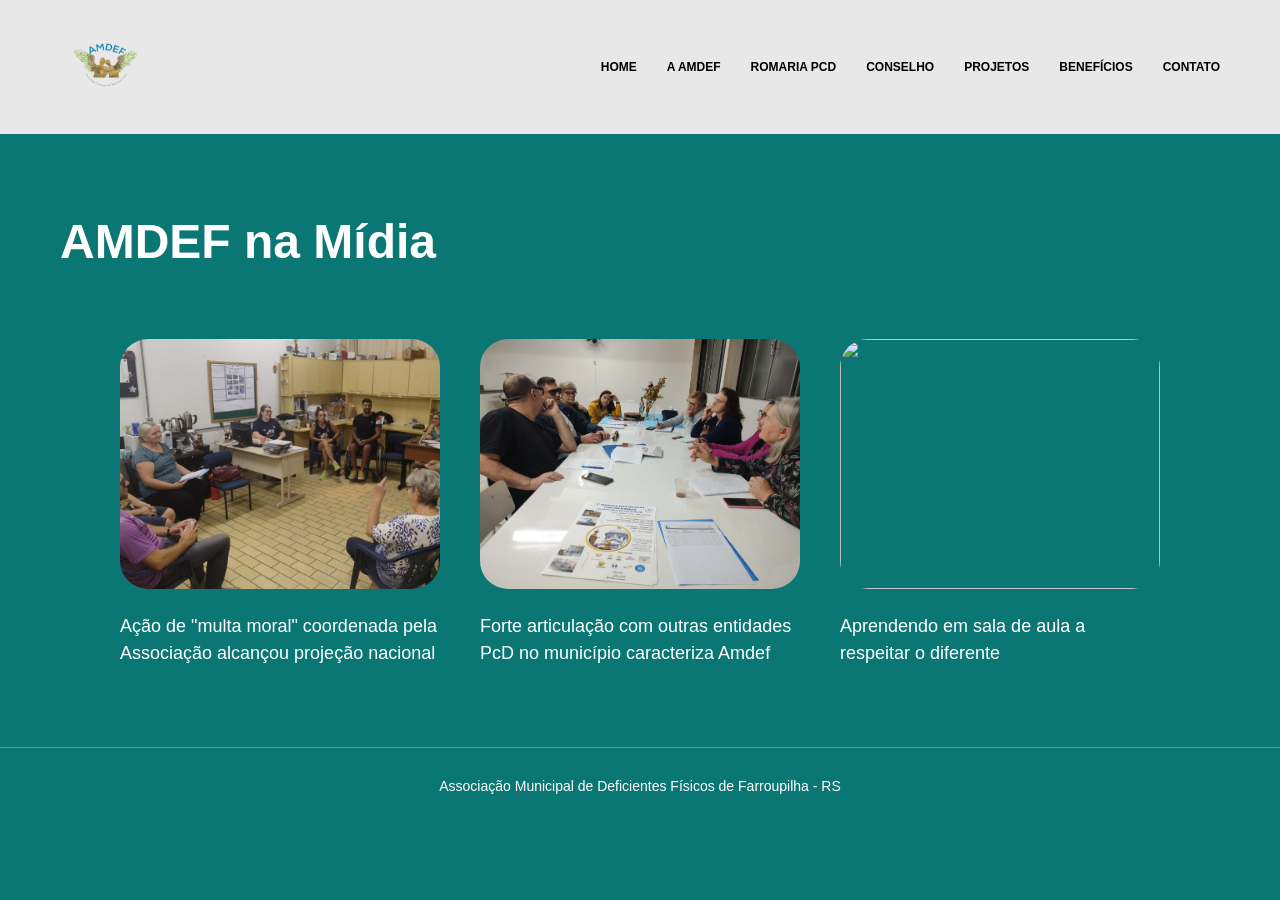
==== index.html @ 44083142 "Estrutura inicial site" ====
<!DOCTYPE html>
<html lang="pt-br">

<head>
    <meta charset="UTF-8">
    <meta name="viewport" content="width=device-width, initial-scale=1.0">

    <title>AMDEF</title>

    <link rel="stylesheet" href="css/style.css">
</head>

<body>

    <header>

        <div class="logo">
            <img src="img/logo.png" alt="Logo AMDEF">
        </div>

        <nav>
            <a href="index.html">HOME</a>

            <a href="pages/pag1.html">
                A AMDEF
            </a>

            <a href="pages/pag2.html">
                ROMARIA PCD
            </a>

            <a href="pages/pag3.html">
                CONSELHO
            </a>

            <a href="pages/pag4.html">
                PROJETOS
            </a>

            <a href="pages/pag5.html">
                BENEFÍCIOS
            </a>

            <a href="pages/contact.html">
                CONTATO
            </a>
        </nav>

    </header>

    <section class="hero">

        <h1>AMDEF na Mídia</h1>

    </section>

    <section class="cards">

        <div class="card">

            <img src="img/noticia1.jpg">

            <p>
                Ação de "multa moral" coordenada pela Associação alcançou projeção nacional
            </p>

        </div>

        <div class="card">

            <img src="img/noticia2.jpg">

            <p>
                Forte articulação com outras entidades PcD no município caracteriza Amdef
            </p>

        </div>

        <div class="card">

            <img src="img/noticia3.jpg">

            <p>
                Aprendendo em sala de aula a respeitar o diferente
            </p>

        </div>

    </section>

    <footer>
        Associação Municipal de Deficientes Físicos de Farroupilha - RS
    </footer>

    <script src="js/script.js"></script>

</body>

</html>
---- css/style.css ----
*{
    margin:0;
    padding:0;
    box-sizing:border-box;
}

body{
    font-family: Arial, sans-serif;
    background:#0b7775;
    color:white;
}

/* HEADER */

header{
    background:#e8e8e8;

    display:flex;
    justify-content:space-between;
    align-items:center;

    padding:20px 60px;

    position:sticky;
    top:0;

    z-index:1000;
}

.logo img{
    width:90px;
}

nav{
    display:flex;
    gap:30px;
}

nav a{
    text-decoration:none;
    color:black;
    font-size:12px;
    font-weight:bold;

    transition:0.3s;
}

nav a:hover{
    color:#0b7775;
}

/* HERO */

.hero{
    padding:80px 60px 30px;
}

.hero h1{
    font-size:48px;
}

/* CARDS */

.cards{
    display:flex;
    justify-content:center;
    gap:40px;

    flex-wrap:wrap;

    padding:40px 40px 80px;
}

.card{
    width:320px;
}

.card img{
    width:100%;
    height:250px;

    object-fit:cover;

    border-radius:28px;

    transition:0.3s;
}

.card img:hover{
    transform:scale(1.03);
}

.card p{
    margin-top:20px;

    font-size:18px;
    line-height:1.5;
}

/* CONTENT */

.content{
    padding:70px 60px;
}

.content h1{
    font-size:46px;
    margin-bottom:40px;
}

.content p{
    font-size:20px;
    line-height:1.8;

    margin-bottom:30px;
}

/* IMAGE GRID */

.image-grid{
    display:flex;
    gap:30px;

    justify-content:center;
    flex-wrap:wrap;

    margin-top:40px;
}

.image-grid img{
    width:400px;
    border-radius:25px;
}

/* FORM */

form{
    max-width:700px;
    margin:auto;

    display:flex;
    flex-direction:column;
    gap:20px;
}

input,
textarea{
    padding:18px;

    border:none;
    border-radius:12px;

    font-size:16px;
}

button{
    padding:18px;

    border:none;
    border-radius:12px;

    background:white;
    color:#0b7775;

    font-size:16px;
    font-weight:bold;

    cursor:pointer;

    transition:0.3s;
}

button:hover{
    opacity:0.8;
}

/* FOOTER */

footer{
    border-top:1px solid rgba(255,255,255,0.3);

    text-align:center;

    padding:30px;

    font-size:14px;
}

/* RESPONSIVO */

@media(max-width:900px){

    header{
        flex-direction:column;
        gap:20px;
    }

    nav{
        flex-wrap:wrap;
        justify-content:center;
    }

    .hero,
    .content{
        padding:40px 25px;
    }

    .hero h1,
    .content h1{
        font-size:32px;
    }

    .content p{
        font-size:17px;
    }

    .card{
        width:100%;
    }

    .image-grid img{
        width:100%;
    }
}
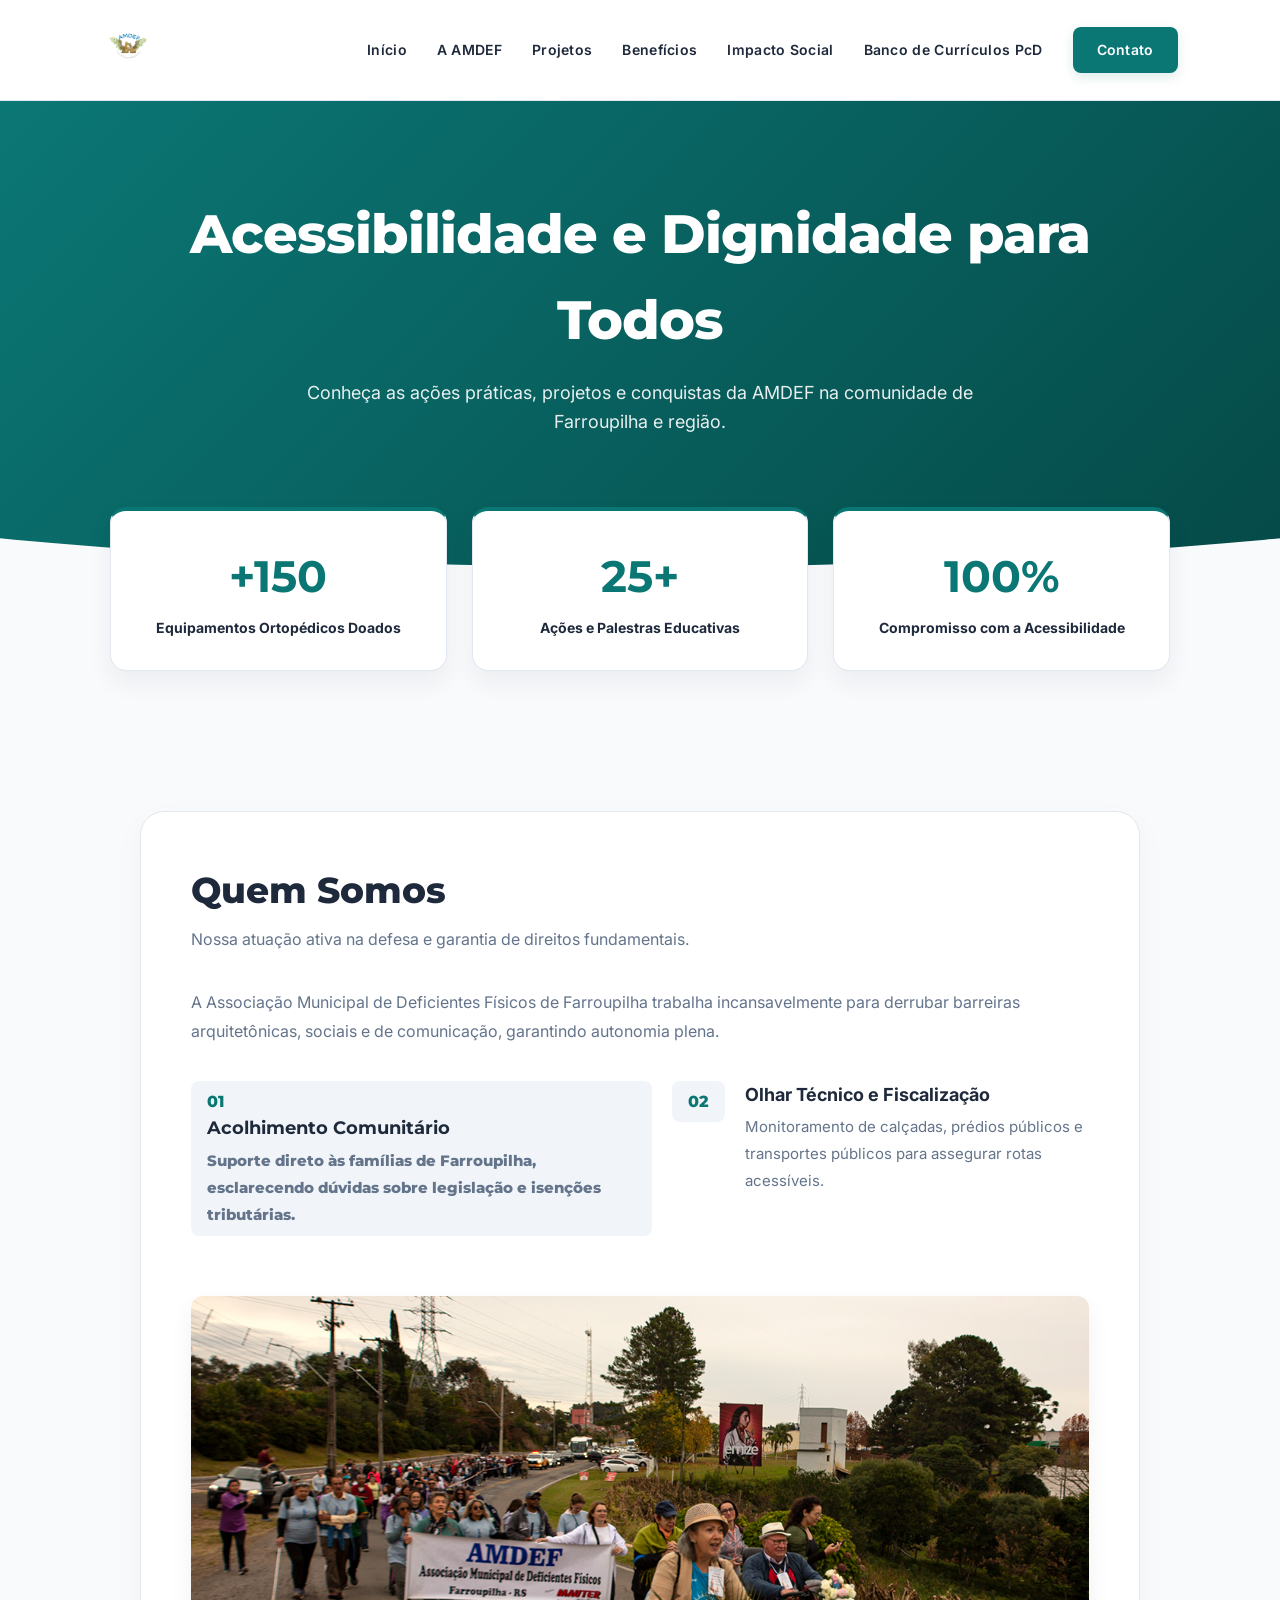
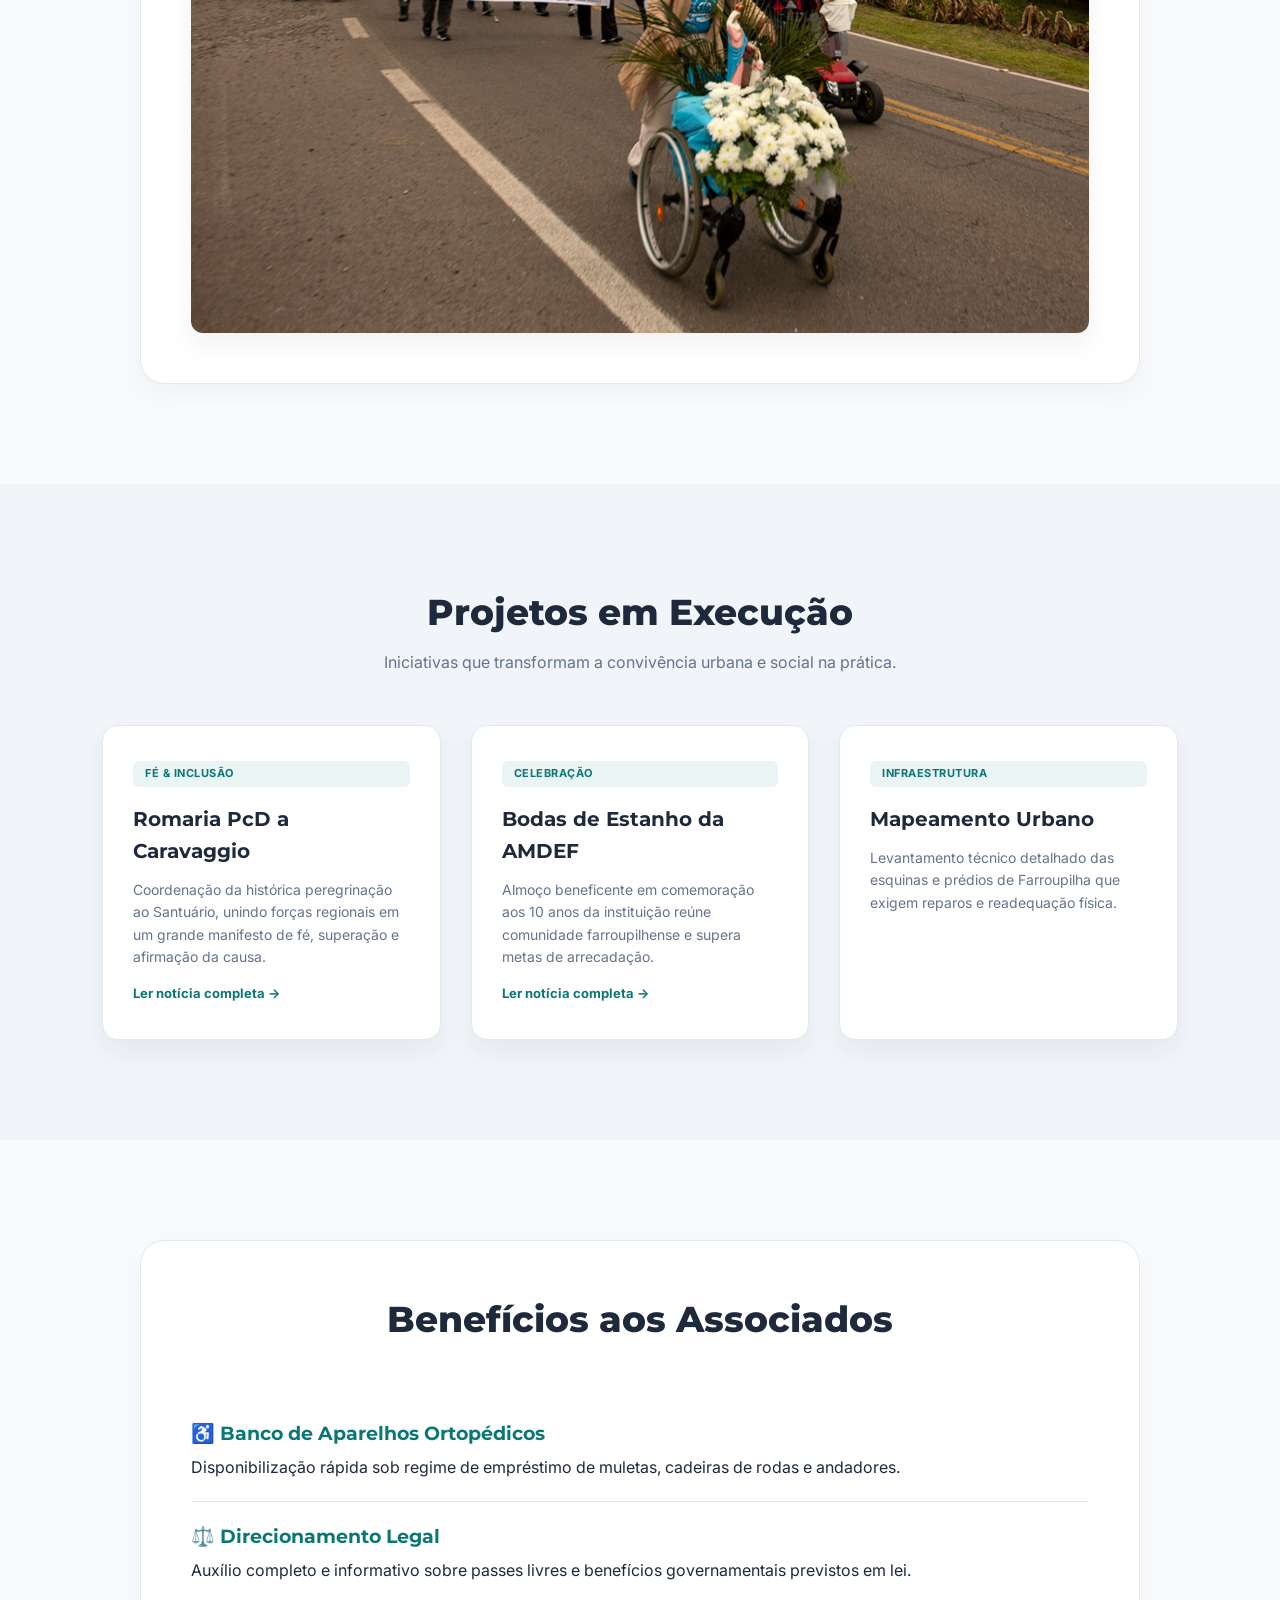
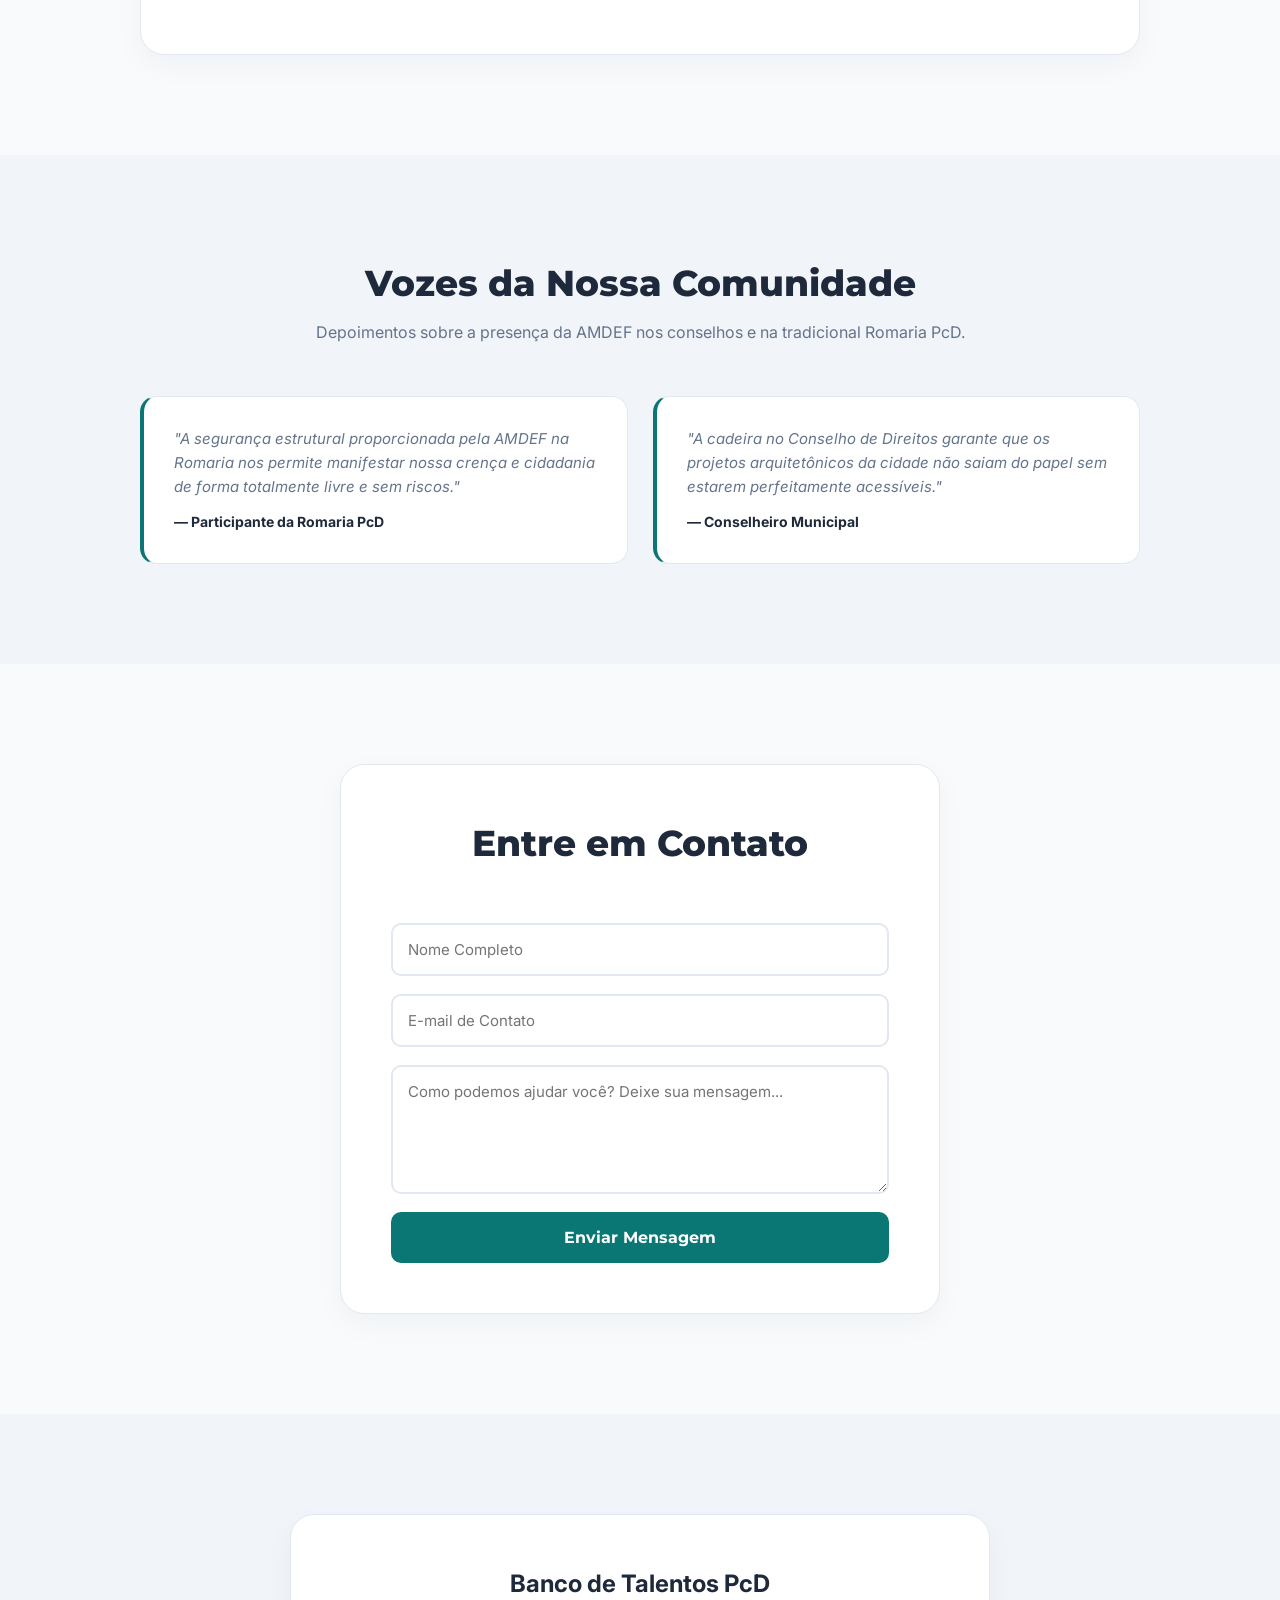
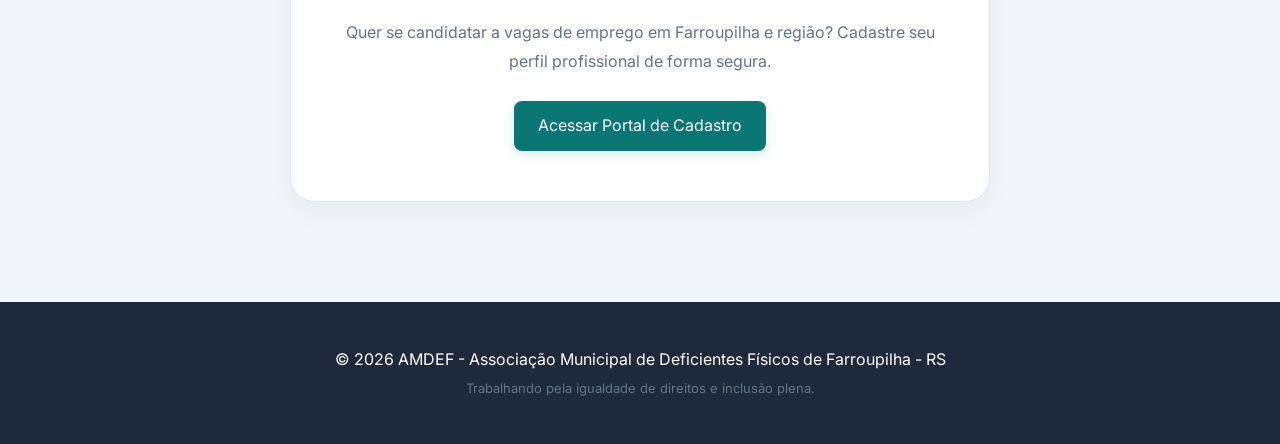
==== commit 3e612bb8: "Refinamento" ====
--- a/index.html
+++ b/index.html
@@ -1,99 +1,180 @@
 <!DOCTYPE html>
 <html lang="pt-br">
-
 <head>
     <meta charset="UTF-8">
     <meta name="viewport" content="width=device-width, initial-scale=1.0">
-
-    <title>AMDEF</title>
-
+    <title>AMDEF - Associação Municipal de Deficientes Físicos de Farroupilha</title>
+    <link rel="preconnect" href="https://fonts.googleapis.com">
+    <link rel="preconnect" href="https://fonts.gstatic.com" crossorigin>
+    <link href="https://fonts.googleapis.com/css2?family=Inter:wght@400;600;700&family=Montserrat:wght@700;800&display=swap" rel="stylesheet">
     <link rel="stylesheet" href="css/style.css">
 </head>
-
 <body>
 
-    <header>
+    <header class="site-header">
+        <div class="logo"><img src="img/logo.png" alt="Logo AMDEF"></div>
+        <nav class="nav-menu">
+            <a href="#home">Início</a>
+            <a href="#sobre">A AMDEF</a>
+            <a href="#projetos">Projetos</a>
+            <a href="#beneficios">Benefícios</a>
+            <a href="#impacto">Impacto Social</a>
+            <a href="pages/curriculo.html">Banco de Currículos PcD</a>      
+            <a href="#contato" class="btn-contact-menu">Contato</a>
+        </nav>
+    </header>
 
-        <div class="logo">
-            <img src="img/logo.png" alt="Logo AMDEF">
+    <main>
+        <!-- HOME / HERO BANNER -->
+        <section id="home" class="hero-section">
+            <div class="hero-container">
+                <h1>Acessibilidade e Dignidade para Todos</h1>
+                <p>Conheça as ações práticas, projetos e conquistas da AMDEF na comunidade de Farroupilha e região.</p>
+            </div>
+        </section>
+
+        <!-- INDICADORES NUMÉRICOS DE IMPACTO -->
+        <div class="impact-grid">
+            <div class="impact-box"><h3>+150</h3><p>Equipamentos Ortopédicos Doados</p></div>
+            <div class="impact-box"><h3>25+</h3><p>Ações e Palestras Educativas</p></div>
+            <div class="impact-box"><h3>100%</h3><p>Compromisso com a Acessibilidade</p></div>
         </div>
 
-        <nav>
-            <a href="index.html">HOME</a>
+        <!-- QUEM SOMOS COM TIMELINE -->
+        <section id="sobre" class="section-padding">
+            <div class="creative-panel">
+                <div class="section-header" style="text-align: left; margin-bottom: 35px;">
+                    <h2>Quem Somos</h2>
+                    <p>Nossa atuação ativa na defesa e garantia de direitos fundamentais.</p>
+                </div>
+                <p class="text-p" style="margin-bottom: 30px;">
+                    A Associação Municipal de Deficientes Físicos de Farroupilha trabalha incansavelmente para derrubar barreiras arquitetônicas, sociais e de comunicação, garantindo autonomia plena.
+                </p>
+                
+                <div class="timeline">
+                    <div class="timeline-item">
+                        <div class="timeline-number">01</di v>
+                        <div class="timeline-content">
+                            <h4>Acolhimento Comunitário</h4>
+                            <p class="text-p" style="font-size: 15px;">Suporte direto às famílias de Farroupilha, esclarecendo dúvidas sobre legislação e isenções tributárias.</p>
+                        </div>
+                    </div>
+                    <div class="timeline-item">
+                        <div class="timeline-number">02</div>
+                        <div class="timeline-content">
+                            <h4>Olhar Técnico e Fiscalização</h4>
+                            <p class="text-p" style="font-size: 15px;">Monitoramento de calçadas, prédios públicos e transportes públicos para assegurar rotas acessíveis.</p>
+                        </div>
+                    </div>
+                </div>
 
-            <a href="pages/pag1.html">
-                A AMDEF
-            </a>
+                <div class="image-wrapper"><img src="img/foto1.jpg" alt="Equipe AMDEF"></div>
+            </div>
+        </section>
 
-            <a href="pages/pag2.html">
-                ROMARIA PCD
-            </a>
+        <!-- SEÇÃO PROJETOS (3 CARDS HORIZONTAIS) -->
+        <section id="projetos" class="section-padding bg-sections-tint">
+            <div class="section-header">
+                <h2>Projetos em Execução</h2>
+                <p>Iniciativas que transformam a convivência urbana e social na prática.</p>
+            </div>
+            
+            <div class="cards-container" style="display: flex; gap: 30px;">
+    
+                <a href="pages/page6.html" class="news-card" style="text-decoration: none; color: inherit; display: flex; flex-direction: column;">
+                    <span class="card-badge">Fé & Inclusão</span>
+                    <h3>Romaria PcD a Caravaggio</h3>
+                    <p>Coordenação da histórica peregrinação ao Santuário, unindo forças regionais em um grande manifesto de fé, superação e afirmação da causa.</p>
+                    <span style="color: var(--verde-petroleo); font-weight: 700; font-size: 13px; display: inline-block; margin-top: auto; padding-top: 15px;">Ler notícia completa →</span>
+                </a>
 
-            <a href="pages/pag3.html">
-                CONSELHO
-            </a>
+                <a href="pages/page7.html" class="news-card" style="text-decoration: none; color: inherit; display: flex; flex-direction: column;">
+                    <span class="card-badge">Celebração</span>
+                    <h3>Bodas de Estanho da AMDEF</h3>
+                    <p>Almoço beneficente em comemoração aos 10 anos da instituição reúne comunidade farroupilhense e supera metas de arrecadação.</p>
+                    <span style="color: var(--verde-petroleo); font-weight: 700; font-size: 13px; display: inline-block; margin-top: auto; padding-top: 15px;">Ler notícia completa →</span>
+                </a>
 
-            <a href="pages/pag4.html">
-                PROJETOS
-            </a>
+                <div class="news-card" style="display: flex; flex-direction: column;">
+                    <span class="card-badge">Infraestrutura</span>
+                    <h3>Mapeamento Urbano</h3>
+                    <p>Levantamento técnico detalhado das esquinas e prédios de Farroupilha que exigem reparos e readequação física.</p>
+                    <span style="color: transparent; font-size: 13px; margin-top: auto; padding-top: 15px;">—</span>
+                </div>
 
-            <a href="pages/pag5.html">
-                BENEFÍCIOS
-            </a>
+            </div>
+        </section>
 
-            <a href="pages/contact.html">
-                CONTATO
-            </a>
-        </nav>
+        <!-- BENEFÍCIOS -->
+        <section id="beneficios" class="section-padding">
+            <div class="creative-panel">
+                <div class="section-header">
+                    <h2>Benefícios aos Associados</h2>
+                </div>
+                <div class="benefit-item">
+                    <h3>♿ Banco de Aparelhos Ortopédicos</h3>
+                    <p>Disponibilização rápida sob regime de empréstimo de muletas, cadeiras de rodas e andadores.</p>
+                </div>
+                <div class="benefit-item">
+                    <h3>⚖️ Direcionamento Legal</h3>
+                    <p>Auxílio completo e informativo sobre passes livres e benefícios governamentais previstos em lei.</p>
+                </div>
+            </div>
+        </section>
 
-    </header>
+        <!-- HISTÓRIAS DE IMPACTO -->
+        <section id="impacto" class="section-padding bg-sections-tint">
+            <div class="creative-panel" style="background: transparent; border: none; box-shadow: none; padding: 0;">
+                <div class="section-header">
+                    <h2>Vozes da Nossa Comunidade</h2>
+                    <p>Depoimentos sobre a presença da AMDEF nos conselhos e na tradicional Romaria PcD.</p>
+                </div>
+                <div class="mural-depoimentos">
+                    <div class="depoimento-card">
+                        <p>"A segurança estrutural proporcionada pela AMDEF na Romaria nos permite manifestar nossa crença e cidadania de forma totalmente livre e sem riscos."</p>
+                        <span class="depoimento-autor">— Participante da Romaria PcD</span>
+                    </div>
+                    <div class="depoimento-card">
+                        <p>"A cadeira no Conselho de Direitos garante que os projetos arquitetônicos da cidade não saiam do papel sem estarem perfeitamente acessíveis."</p>
+                        <span class="depoimento-autor">— Conselheiro Municipal</span>
+                    </div>
+                </div>
+            </div>
+        </section>
 
-    <section class="hero">
+        <!-- CONTATO -->
+        <section id="contato" class="section-padding">
+            <div class="creative-panel" style="max-width: 600px;">
+                <div class="section-header">
+                    <h2>Entre em Contato</h2>
+                </div>
+                <form action="#" method="POST" class="contact-form">
+                    <input type="text" placeholder="Nome Completo" required>
+                    <input type="email" placeholder="E-mail de Contato" required>
+                    <textarea rows="5" placeholder="Como podemos ajudar você? Deixe sua mensagem..." required></textarea>
+                    <button type="submit">Enviar Mensagem</button>
+                </form>
+            </div>
+        </section>
+    </main>
 
-        <h1>AMDEF na Mídia</h1>
-
+    <section class="section-padding bg-sections-tint" style="text-align: center;">
+    <div class="creative-panel" style="max-width: 700px;">
+        <h2>Banco de Talentos PcD</h2>
+        <p class="text-p" style="margin: 15px 0 25px;">Quer se candidatar a vagas de emprego em Farroupilha e região? Cadastre seu perfil profissional de forma segura.</p>
+        <a href="curriculo.html" class="btn-contact-menu" style="text-decoration: none; display: inline-block;">Acessar Portal de Cadastro</a>
+    </div>
     </section>
 
-    <section class="cards">
 
-        <div class="card">
+    
 
-            <img src="img/noticia1.jpg">
-
-            <p>
-                Ação de "multa moral" coordenada pela Associação alcançou projeção nacional
-            </p>
-
+    <footer class="site-footer">
+        <div class="footer-container">
+            <p>© 2026 AMDEF - Associação Municipal de Deficientes Físicos de Farroupilha - RS</p>
+            <p class="footer-sub">Trabalhando pela igualdade de direitos e inclusão plena.</p>
         </div>
-
-        <div class="card">
-
-            <img src="img/noticia2.jpg">
-
-            <p>
-                Forte articulação com outras entidades PcD no município caracteriza Amdef
-            </p>
-
-        </div>
-
-        <div class="card">
-
-            <img src="img/noticia3.jpg">
-
-            <p>
-                Aprendendo em sala de aula a respeitar o diferente
-            </p>
-
-        </div>
-
-    </section>
-
-    <footer>
-        Associação Municipal de Deficientes Físicos de Farroupilha - RS
     </footer>
 
-    <script src="js/script.js"></script>
-
 </body>
-
 </html>
--- a/css/style.css
+++ b/css/style.css
@@ -1,224 +1,415 @@
-*{
-    margin:0;
-    padding:0;
-    box-sizing:border-box;
-}
-
-body{
-    font-family: Arial, sans-serif;
-    background:#0b7775;
-    color:white;
-}
-
-/* HEADER */
-
-header{
-    background:#e8e8e8;
-
-    display:flex;
-    justify-content:space-between;
-    align-items:center;
-
-    padding:20px 60px;
-
-    position:sticky;
-    top:0;
-
-    z-index:1000;
-}
-
-.logo img{
-    width:90px;
-}
-
-nav{
-    display:flex;
-    gap:30px;
-}
-
-nav a{
-    text-decoration:none;
-    color:black;
-    font-size:12px;
-    font-weight:bold;
-
-    transition:0.3s;
-}
-
-nav a:hover{
-    color:#0b7775;
-}
-
-/* HERO */
-
-.hero{
-    padding:80px 60px 30px;
-}
-
-.hero h1{
-    font-size:48px;
-}
-
-/* CARDS */
-
-.cards{
-    display:flex;
-    justify-content:center;
-    gap:40px;
-
-    flex-wrap:wrap;
-
-    padding:40px 40px 80px;
-}
-
-.card{
-    width:320px;
-}
-
-.card img{
-    width:100%;
-    height:250px;
-
-    object-fit:cover;
-
-    border-radius:28px;
-
-    transition:0.3s;
-}
-
-.card img:hover{
-    transform:scale(1.03);
-}
-
-.card p{
-    margin-top:20px;
-
-    font-size:18px;
-    line-height:1.5;
-}
-
-/* CONTENT */
-
-.content{
-    padding:70px 60px;
-}
-
-.content h1{
-    font-size:46px;
-    margin-bottom:40px;
-}
-
-.content p{
-    font-size:20px;
-    line-height:1.8;
-
-    margin-bottom:30px;
-}
-
-/* IMAGE GRID */
-
-.image-grid{
-    display:flex;
-    gap:30px;
-
-    justify-content:center;
-    flex-wrap:wrap;
-
-    margin-top:40px;
-}
-
-.image-grid img{
-    width:400px;
-    border-radius:25px;
-}
-
-/* FORM */
-
-form{
-    max-width:700px;
-    margin:auto;
-
-    display:flex;
-    flex-direction:column;
-    gap:20px;
-}
-
-input,
-textarea{
-    padding:18px;
-
-    border:none;
-    border-radius:12px;
-
-    font-size:16px;
-}
-
-button{
-    padding:18px;
-
-    border:none;
-    border-radius:12px;
-
-    background:white;
-    color:#0b7775;
-
-    font-size:16px;
-    font-weight:bold;
-
-    cursor:pointer;
-
-    transition:0.3s;
-}
-
-button:hover{
-    opacity:0.8;
-}
-
-/* FOOTER */
-
-footer{
-    border-top:1px solid rgba(255,255,255,0.3);
-
-    text-align:center;
-
-    padding:30px;
-
-    font-size:14px;
-}
-
-/* RESPONSIVO */
-
-@media(max-width:900px){
-
-    header{
-        flex-direction:column;
-        gap:20px;
-    }
-
-    nav{
-        flex-wrap:wrap;
-        justify-content:center;
-    }
-
-    .hero,
-    .content{
-        padding:40px 25px;
-    }
-
-    .hero h1,
-    .content h1{
-        font-size:32px;
-    }
-
-    .content p{
-        font-size:17px;
-    }
-
-    .card{
-        width:100%;
-    }
-
-    .image-grid img{
-        width:100%;
-    }
+/* ==========================================
+   PALETA RECALIBRADA: LIMPA, FRESCA E PREMIUM
+   ========================================== */
+:root {
+    --verde-petroleo: #0B7775;  /* Cor principal (botões e heros) */
+    --verde-hover: #12918E;     /* Hover dos botões */
+    --bg-main: #F8FAFC;         /* Off-white gelo super limpo */
+    --bg-sections: #F1F5F9;     /* Variação cinza-claro para blocos alternados */
+    --text-main: #1E293B;       /* Chumbo azulado escuro (alta elegância e contraste) */
+    --text-sub: #64748B;        /* Cinza slate para textos secundários */
+    --border-color: #E2E8F0;    /* Linhas finas e discretas */
+    --white: #FFFFFF;           /* Fundo dos cards brancos */
+    
+    --shadow-subtle: 0 10px 30px rgba(30, 41, 59, 0.04);
+    --shadow-card: 0 12px 24px rgba(30, 41, 59, 0.06);
+}
+
+* {
+    margin: 0;
+    padding: 0;
+    box-sizing: border-box;
+}
+
+html {
+    scroll-behavior: smooth;
+}
+
+body {
+    font-family: 'Inter', sans-serif;
+    background-color: var(--bg-main);
+    color: var(--text-main);
+    line-height: 1.6;
+}
+
+/* ==========================================
+   HEADER E MENU SUPERIOR
+   ========================================== */
+.site-header {
+    display: flex;
+    justify-content: space-between;
+    align-items: center;
+    padding: 20px 8%;
+    background-color: rgba(255, 255, 255, 0.95);
+    backdrop-filter: blur(8px);
+    position: sticky;
+    top: 0;
+    z-index: 1000;
+    border-bottom: 1px solid var(--border-color);
+}
+
+.logo img {
+    height: 52px;
+    width: auto;
+}
+
+.nav-menu {
+    display: flex;
+    align-items: center;
+    gap: 30px;
+}
+
+.nav-menu a {
+    text-decoration: none;
+    color: var(--text-main);
+    font-weight: 600;
+    font-size: 14px;
+    letter-spacing: 0.3px;
+    transition: all 0.25s ease;
+}
+
+.nav-menu a:hover:not(.btn-contact-menu) {
+    color: var(--verde-petroleo);
+}
+
+.btn-contact-menu {
+    background-color: var(--verde-petroleo);
+    color: var(--white) !important;
+    padding: 12px 24px;
+    border-radius: 8px;
+    box-shadow: 0 4px 12px rgba(11, 119, 117, 0.15);
+}
+
+.btn-contact-menu:hover {
+    background-color: var(--verde-hover);
+    transform: translateY(-2px);
+}
+
+/* ==========================================
+   BANNER EM GRADIENTE (HERO)
+   ========================================== */
+.hero-section {
+    background: linear-gradient(135deg, var(--verde-petroleo) 0%, #054a48 100%);
+    color: var(--white);
+    padding: 90px 8% 130px;
+    text-align: center;
+    position: relative;
+    clip-path: ellipse(145% 100% at 50% 0%);
+}
+
+.hero-container h1 {
+    font-family: 'Montserrat', sans-serif;
+    font-size: 54px;
+    font-weight: 800;
+    margin-bottom: 16px;
+    letter-spacing: -1px;
+}
+
+.hero-container p {
+    font-size: 18px;
+    opacity: 0.9;
+    max-width: 750px;
+    margin: 0 auto;
+}
+
+/* ==========================================
+   INDICADORES DE NÚMEROS (CONTADORES)
+   ========================================== */
+.impact-grid {
+    display: flex;
+    justify-content: space-around;
+    gap: 25px;
+    max-width: 1100px;
+    margin: -60px auto 40px;
+    position: relative;
+    z-index: 10;
+    padding: 0 20px;
+    flex-wrap: wrap;
+}
+
+.impact-box {
+    background: var(--white);
+    padding: 30px 20px;
+    border-radius: 16px;
+    text-align: center;
+    flex: 1;
+    min-width: 250px;
+    box-shadow: var(--shadow-card);
+    border: 1px solid var(--border-color);
+    border-top: 4px solid var(--verde-petroleo);
+    transition: transform 0.3s ease;
+}
+
+.impact-box:hover {
+    transform: translateY(-5px);
+}
+
+.impact-box h3 {
+    font-size: 44px;
+    color: var(--verde-petroleo);
+    font-family: 'Montserrat', sans-serif;
+    margin-bottom: 6px;
+}
+
+.impact-box p {
+    font-weight: 700;
+    font-size: 14px;
+    color: var(--text-main);
+}
+
+/* ==========================================
+   ESTRUTURA DAS SEÇÕES
+   ========================================== */
+.section-padding {
+    padding: 100px 8%;
+}
+
+.bg-sections-tint {
+    background-color: var(--bg-sections);
+}
+
+.section-header {
+    text-align: center;
+    margin-bottom: 50px;
+}
+
+.section-header h2 {
+    font-family: 'Montserrat', sans-serif;
+    font-size: 36px;
+    color: var(--text-main);
+    font-weight: 800;
+}
+
+.section-header p {
+    color: var(--text-sub);
+    font-size: 16px;
+    margin-top: 8px;
+}
+
+/* Painel de Conteúdo (Cards Maiores) */
+.creative-panel {
+    background: var(--white);
+    padding: 50px;
+    border-radius: 24px;
+    box-shadow: var(--shadow-subtle);
+    max-width: 1000px;
+    margin: 0 auto;
+    border: 1px solid var(--border-color);
+}
+
+.text-p {
+    font-size: 16px;
+    color: var(--text-sub);
+    line-height: 1.8;
+}
+
+.image-wrapper {
+    width: 100%;
+    border-radius: 12px;
+    overflow: hidden;
+    margin-top: 35px;
+    box-shadow: var(--shadow-card);
+}
+
+.image-wrapper img {
+    width: 100%;
+    height: auto;
+    display: block;
+}
+
+/* ==========================================
+   LINHA DO TEMPO (SOBRE A AMDEF)
+   ========================================== */
+.timeline {
+    margin-top: 35px;
+    display: flex;
+    flex-direction: column;
+    gap: 25px;
+}
+
+.timeline-item {
+    display: flex;
+    gap: 20px;
+    align-items: flex-start;
+}
+
+.timeline-number {
+    background-color: var(--bg-sections);
+    color: var(--verde-petroleo);
+    font-weight: 800;
+    padding: 8px 16px;
+    border-radius: 8px;
+    font-family: 'Montserrat', sans-serif;
+    font-size: 16px;
+}
+
+.timeline-content h4 {
+    font-size: 18px;
+    color: var(--text-main);
+    margin-bottom: 4px;
+    font-weight: 700;
+}
+
+/* ==========================================
+   SISTEMA DE 3 CARDS LADO A LADO
+   ========================================== */
+.cards-container {
+    display: flex !important;
+    flex-direction: row !important;
+    justify-content: center;
+    align-items: stretch;
+    gap: 30px;
+    max-width: 1200px;
+    margin: 0 auto;
+    flex-wrap: wrap;
+}
+
+.news-card {
+    background: var(--white);
+    border-radius: 16px;
+    box-shadow: var(--shadow-card);
+    border: 1px solid var(--border-color);
+    flex: 1;
+    min-width: 300px;
+    padding: 35px 30px;
+    transition: all 0.3s cubic-bezier(0.165, 0.84, 0.44, 1);
+}
+
+.news-card:hover {
+    transform: translateY(-6px);
+    border-color: var(--verde-petroleo);
+}
+
+.card-badge {
+    background-color: rgba(11, 119, 117, 0.08);
+    color: var(--verde-petroleo);
+    font-weight: 700;
+    font-size: 11px;
+    text-transform: uppercase;
+    letter-spacing: 0.5px;
+    display: inline-block;
+    padding: 4px 12px;
+    border-radius: 6px;
+    margin-bottom: 16px;
+}
+
+.news-card h3 {
+    font-family: 'Montserrat', sans-serif;
+    font-size: 20px;
+    margin-bottom: 12px;
+    color: var(--text-main);
+}
+
+.news-card p {
+    font-size: 14px;
+    color: var(--text-sub);
+}
+
+/* ==========================================
+   BENEFÍCIOS E MURAL DE DEPOIMENTOS
+   ========================================== */
+.benefit-item {
+    border-bottom: 1px solid var(--border-color);
+    padding: 20px 0;
+}
+
+.benefit-item:last-child {
+    border-bottom: none;
+}
+
+.benefit-item h3 {
+    font-family: 'Montserrat', sans-serif;
+    font-size: 19px;
+    color: var(--verde-petroleo);
+    margin-bottom: 6px;
+}
+
+.mural-depoimentos {
+    display: grid;
+    grid-template-columns: repeat(auto-fit, minmax(280px, 1fr));
+    gap: 25px;
+    margin-top: 20px;
+}
+
+.depoimento-card {
+    background: var(--white);
+    padding: 30px;
+    border-radius: 16px;
+    border: 1px solid var(--border-color);
+    border-left: 4px solid var(--verde-petroleo);
+}
+
+.depoimento-card p {
+    font-style: italic;
+    color: var(--text-sub);
+    font-size: 15px;
+}
+
+.depoimento-autor {
+    margin-top: 12px;
+    font-weight: 700;
+    color: var(--text-main);
+    display: block;
+    font-size: 14px;
+}
+
+/* ==========================================
+   FORMULÁRIO DE CONTATO CLEAN (CORRIGIDO)
+   ========================================== */
+.contact-form {
+    display: flex;
+    flex-direction: column;
+    gap: 18px;
+}
+
+.contact-form input, .contact-form textarea {
+    width: 100%;
+    padding: 15px;
+    border: 2px solid var(--border-color);
+    background-color: var(--white);
+    border-radius: 10px;
+    font-family: 'Inter', sans-serif;
+    font-size: 15px;
+    color: var(--text-main);
+    outline: none;
+    transition: all 0.2s ease;
+}
+
+.contact-form input:focus, .contact-form textarea:focus {
+    border-color: var(--verde-petroleo);
+    box-shadow: 0 0 0 4px rgba(11, 119, 117, 0.08);
+}
+
+.contact-form button {
+    background-color: var(--verde-petroleo);
+    color: var(--white);
+    border: none;
+    padding: 16px;
+    font-family: 'Montserrat', sans-serif;
+    font-weight: 700;
+    font-size: 16px;
+    border-radius: 10px;
+    cursor: pointer;
+    transition: all 0.2s ease;
+}
+
+.contact-form button:hover {
+    background-color: var(--verde-hover);
+    transform: translateY(-2px);
+}
+
+/* ==========================================
+   RODAPÉ CORPORATIVO
+   ========================================== */
+.site-footer {
+    background-color: var(--text-main);
+    color: var(--white);
+    padding: 45px 8%;
+    text-align: center;
+}
+
+.footer-sub {
+    color: var(--text-sub);
+    font-size: 13px;
+    margin-top: 6px;
 }
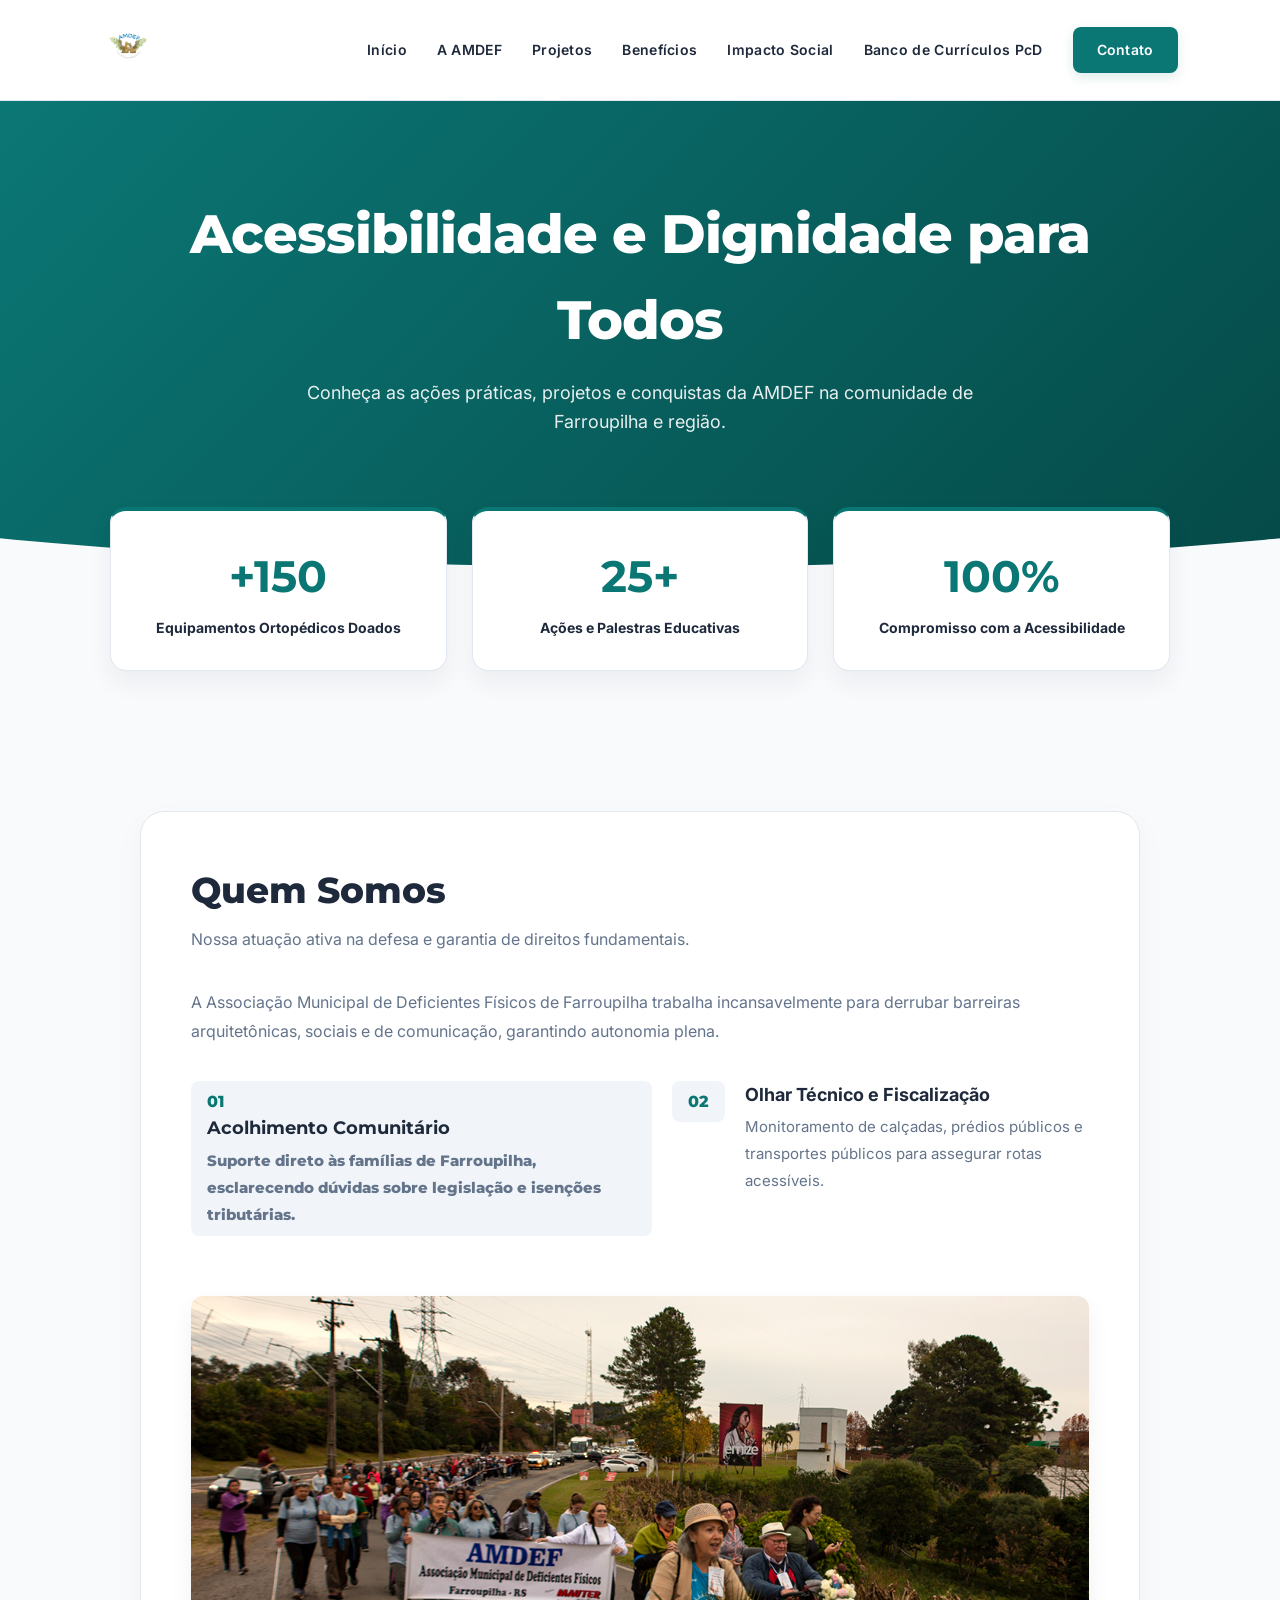
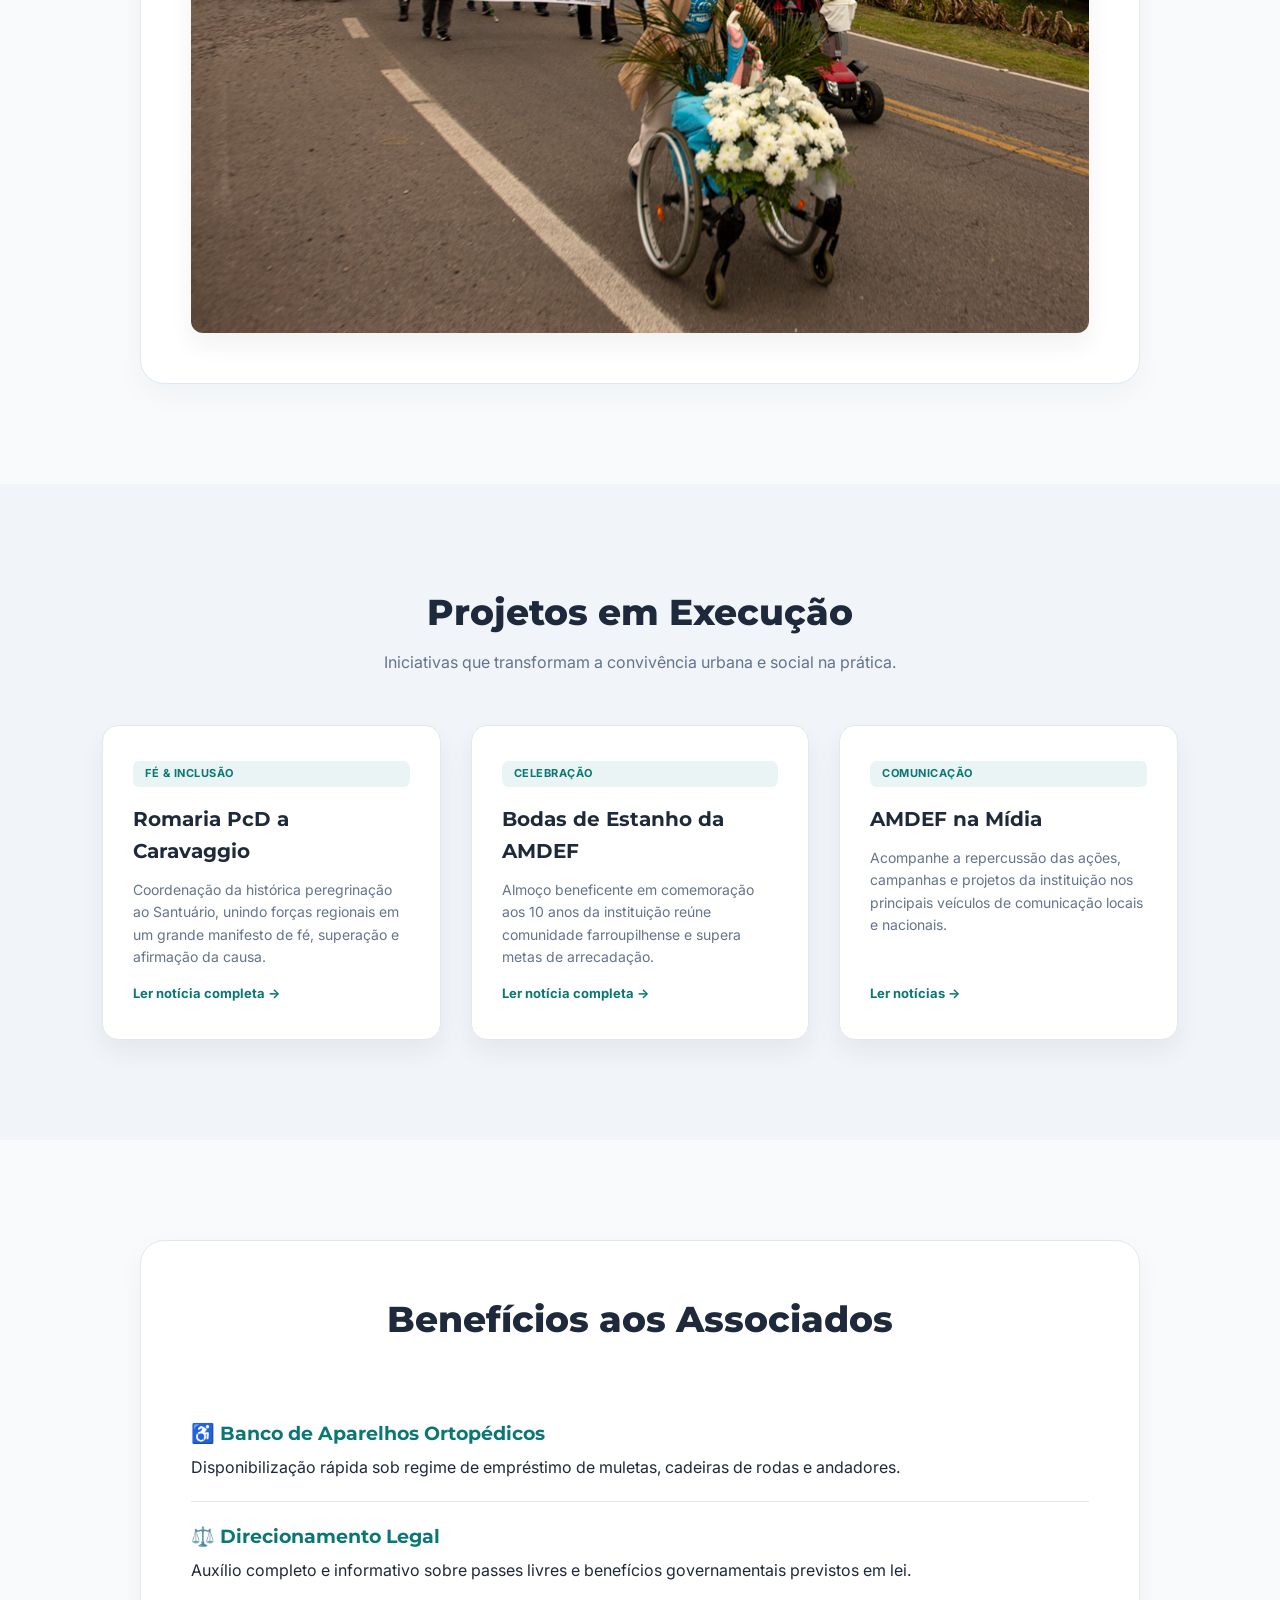
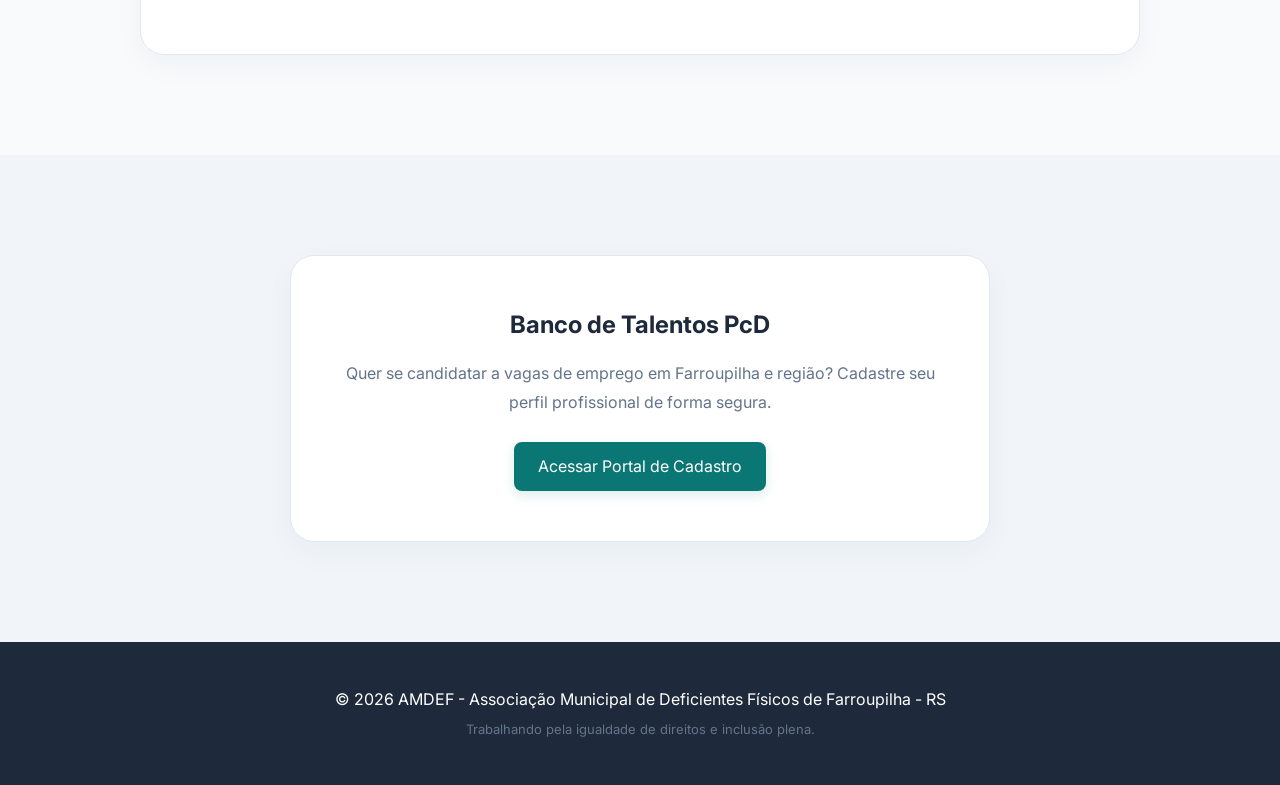
==== commit 053125c9: "Inserção noticias" ====
--- a/index.html
+++ b/index.html
@@ -19,7 +19,7 @@
             <a href="#projetos">Projetos</a>
             <a href="#beneficios">Benefícios</a>
             <a href="#impacto">Impacto Social</a>
-            <a href="pages/curriculo.html">Banco de Currículos PcD</a>      
+            <a href="pages/curriculo.html">Banco de Currículos PcD</a>    
             <a href="#contato" class="btn-contact-menu">Contato</a>
         </nav>
     </header>
@@ -95,12 +95,12 @@
                     <span style="color: var(--verde-petroleo); font-weight: 700; font-size: 13px; display: inline-block; margin-top: auto; padding-top: 15px;">Ler notícia completa →</span>
                 </a>
 
-                <div class="news-card" style="display: flex; flex-direction: column;">
-                    <span class="card-badge">Infraestrutura</span>
-                    <h3>Mapeamento Urbano</h3>
-                    <p>Levantamento técnico detalhado das esquinas e prédios de Farroupilha que exigem reparos e readequação física.</p>
-                    <span style="color: transparent; font-size: 13px; margin-top: auto; padding-top: 15px;">—</span>
-                </div>
+                <a href="pages/page8.html" class="news-card" style="text-decoration: none; color: inherit; display: flex; flex-direction: column;">
+                    <span class="card-badge">Comunicação</span>
+                    <h3>AMDEF na Mídia</h3>
+                    <p>Acompanhe a repercussão das ações, campanhas e projetos da instituição nos principais veículos de comunicação locais e nacionais.</p>
+                    <span style="color: var(--verde-petroleo); font-weight: 700; font-size: 13px; display: inline-block; margin-top: auto; padding-top: 15px;">Ler notícias →</span>
+                </a>
 
             </div>
         </section>
@@ -123,39 +123,9 @@
         </section>
 
         <!-- HISTÓRIAS DE IMPACTO -->
-        <section id="impacto" class="section-padding bg-sections-tint">
-            <div class="creative-panel" style="background: transparent; border: none; box-shadow: none; padding: 0;">
-                <div class="section-header">
-                    <h2>Vozes da Nossa Comunidade</h2>
-                    <p>Depoimentos sobre a presença da AMDEF nos conselhos e na tradicional Romaria PcD.</p>
-                </div>
-                <div class="mural-depoimentos">
-                    <div class="depoimento-card">
-                        <p>"A segurança estrutural proporcionada pela AMDEF na Romaria nos permite manifestar nossa crença e cidadania de forma totalmente livre e sem riscos."</p>
-                        <span class="depoimento-autor">— Participante da Romaria PcD</span>
-                    </div>
-                    <div class="depoimento-card">
-                        <p>"A cadeira no Conselho de Direitos garante que os projetos arquitetônicos da cidade não saiam do papel sem estarem perfeitamente acessíveis."</p>
-                        <span class="depoimento-autor">— Conselheiro Municipal</span>
-                    </div>
-                </div>
-            </div>
-        </section>
+        
 
-        <!-- CONTATO -->
-        <section id="contato" class="section-padding">
-            <div class="creative-panel" style="max-width: 600px;">
-                <div class="section-header">
-                    <h2>Entre em Contato</h2>
-                </div>
-                <form action="#" method="POST" class="contact-form">
-                    <input type="text" placeholder="Nome Completo" required>
-                    <input type="email" placeholder="E-mail de Contato" required>
-                    <textarea rows="5" placeholder="Como podemos ajudar você? Deixe sua mensagem..." required></textarea>
-                    <button type="submit">Enviar Mensagem</button>
-                </form>
-            </div>
-        </section>
+       
     </main>
 
     <section class="section-padding bg-sections-tint" style="text-align: center;">
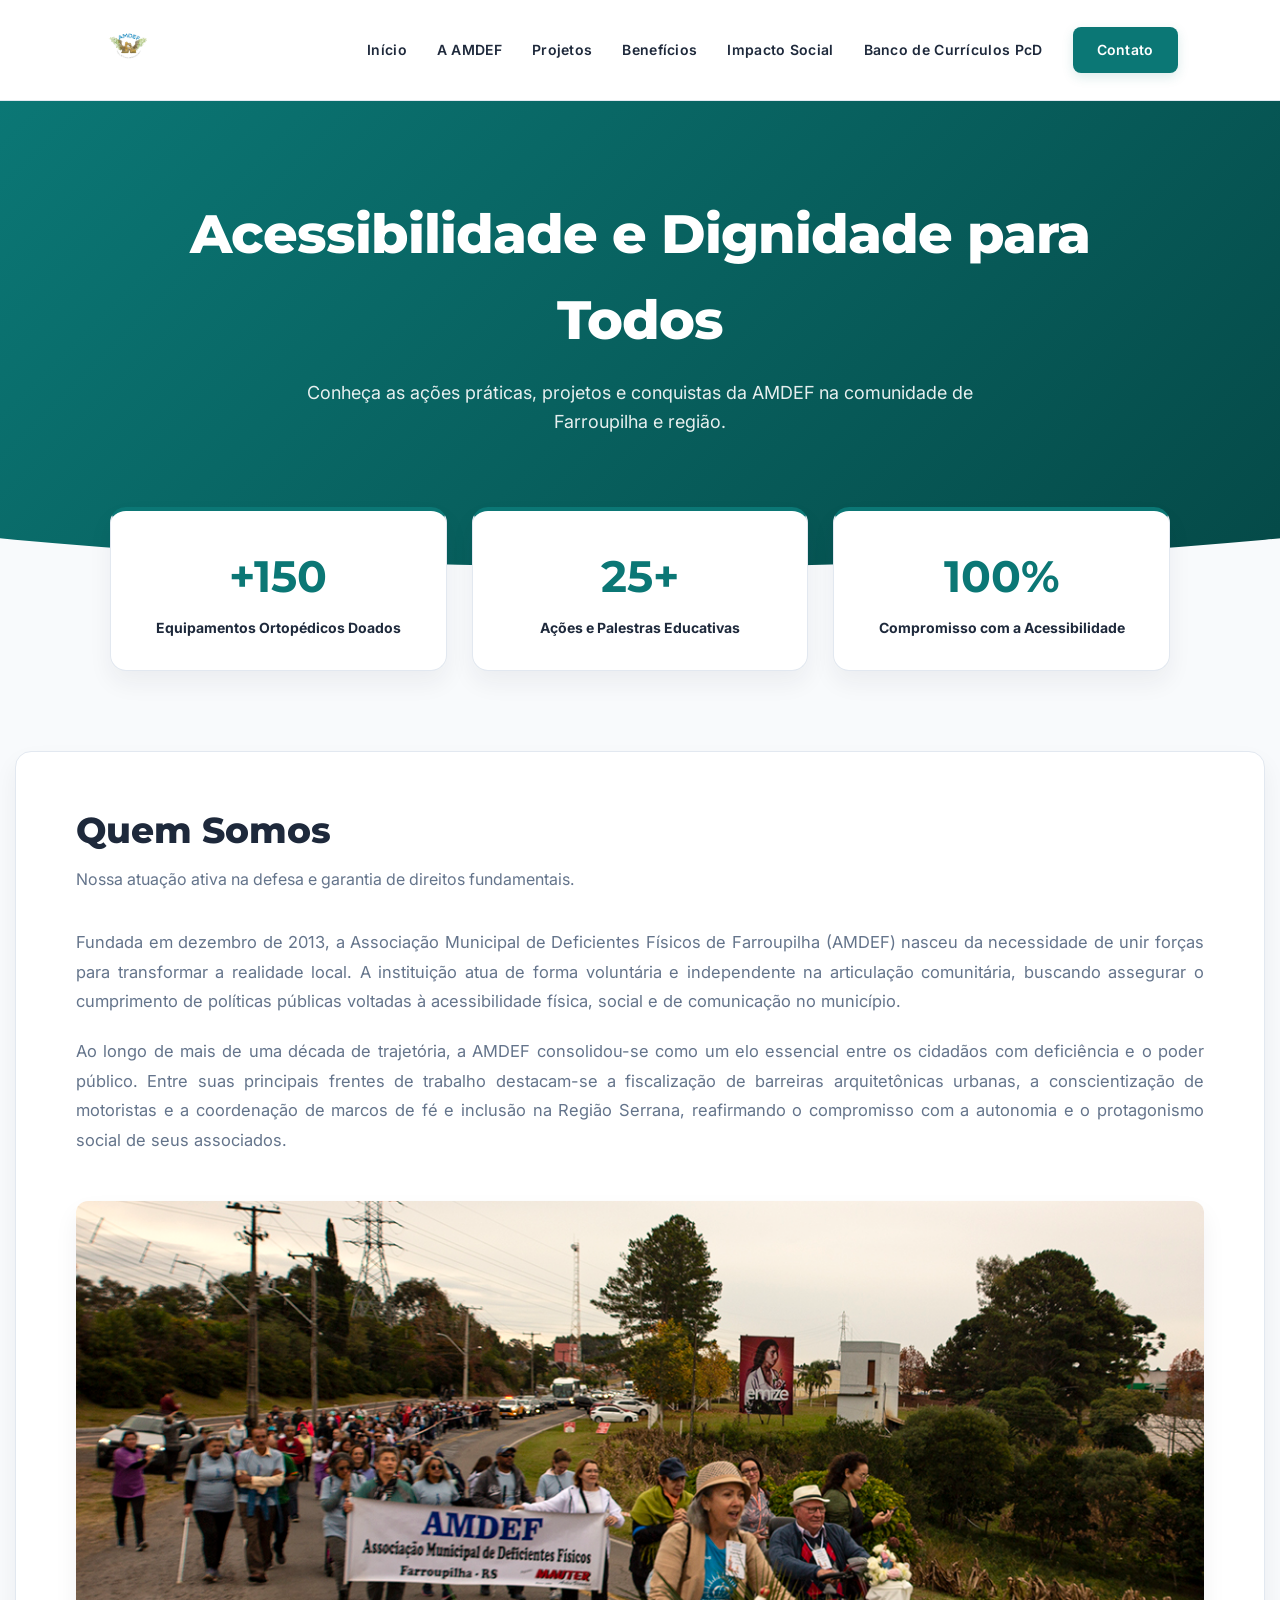
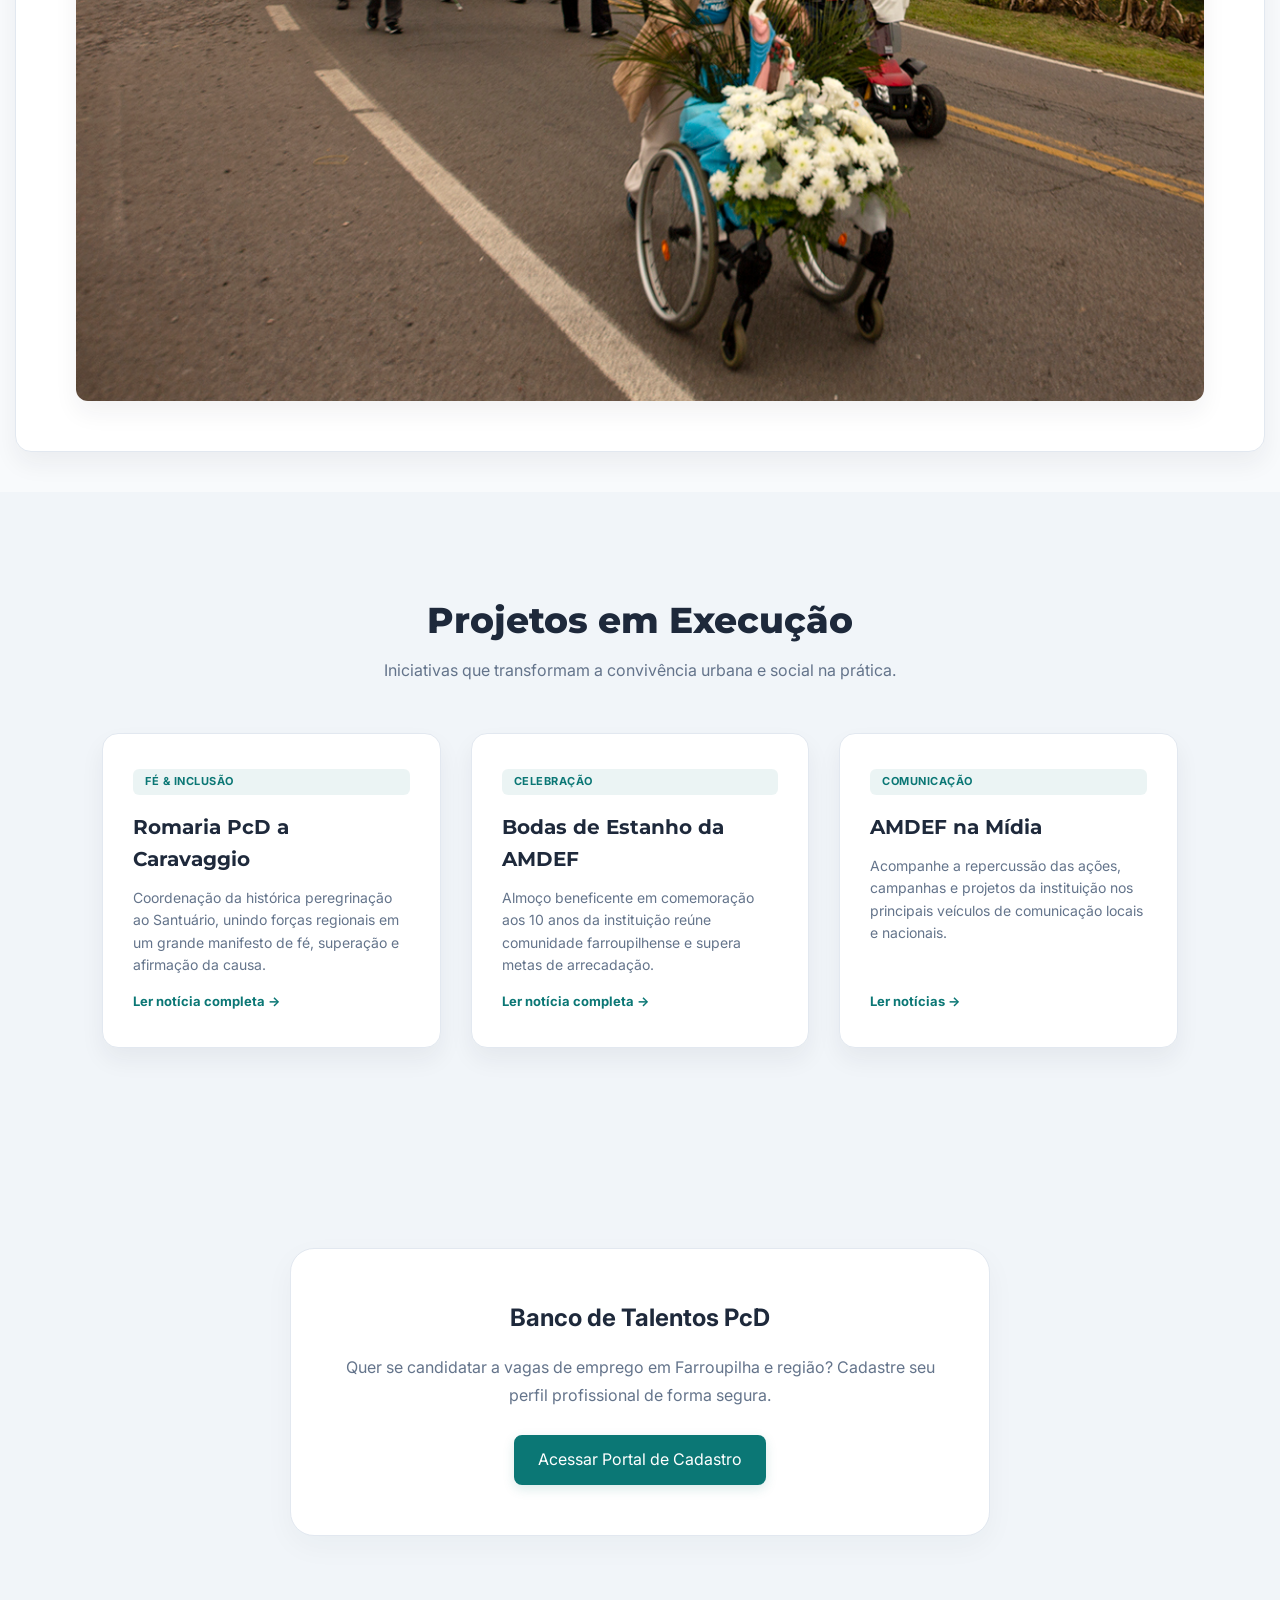
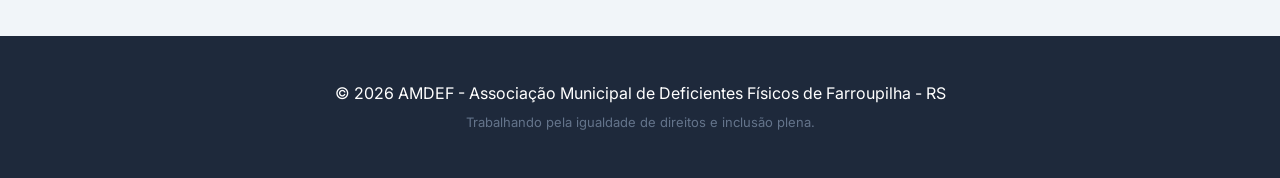
==== commit 3e686e48: "Ajustes" ====
--- a/index.html
+++ b/index.html
@@ -41,38 +41,27 @@
         </div>
 
         <!-- QUEM SOMOS COM TIMELINE -->
-        <section id="sobre" class="section-padding">
-            <div class="creative-panel">
-                <div class="section-header" style="text-align: left; margin-bottom: 35px;">
-                    <h2>Quem Somos</h2>
-                    <p>Nossa atuação ativa na defesa e garantia de direitos fundamentais.</p>
-                </div>
-                <p class="text-p" style="margin-bottom: 30px;">
-                    A Associação Municipal de Deficientes Físicos de Farroupilha trabalha incansavelmente para derrubar barreiras arquitetônicas, sociais e de comunicação, garantindo autonomia plena.
-                </p>
-                
-                <div class="timeline">
-                    <div class="timeline-item">
-                        <div class="timeline-number">01</di v>
-                        <div class="timeline-content">
-                            <h4>Acolhimento Comunitário</h4>
-                            <p class="text-p" style="font-size: 15px;">Suporte direto às famílias de Farroupilha, esclarecendo dúvidas sobre legislação e isenções tributárias.</p>
-                        </div>
-                    </div>
-                    <div class="timeline-item">
-                        <div class="timeline-number">02</div>
-                        <div class="timeline-content">
-                            <h4>Olhar Técnico e Fiscalização</h4>
-                            <p class="text-p" style="font-size: 15px;">Monitoramento de calçadas, prédios públicos e transportes públicos para assegurar rotas acessíveis.</p>
-                        </div>
-                    </div>
-                </div>
+       <section id="sobre" class="section-padding" style="background-color: var(--bg-main); padding: 40px 0;">
+    <div class="creative-panel" style="max-width: 1250px; margin: 0 auto; padding: 50px 60px; background-color: var(--white); box-shadow: var(--shadow-card); border-radius: 16px;">
+        
+        <div class="section-header" style="text-align: left; margin-bottom: 35px;">
+            <h2 style="font-family: 'Montserrat', sans-serif; font-size: 36px; font-weight: 800; color: var(--text-main); margin: 0;">Quem Somos</h2>
+            <p style="color: var(--text-sub); font-size: 16px; margin-top: 8px; margin-bottom: 0;">Nossa atuação ativa na defesa e garantia de direitos fundamentais.</p>
+        </div>
 
-                <div class="image-wrapper"><img src="img/foto1.jpg" alt="Equipe AMDEF"></div>
-            </div>
-        </section>
+        <p class="text-p" style="font-size: 16.5px; line-height: 1.8; color: var(--text-sub); margin-bottom: 20px; text-align: justify;">
+            Fundada em dezembro de 2013, a Associação Municipal de Deficientes Físicos de Farroupilha (AMDEF) nasceu da necessidade de unir forças para transformar a realidade local. A instituição atua de forma voluntária e independente na articulação comunitária, buscando assegurar o cumprimento de políticas públicas voltadas à acessibilidade física, social e de comunicação no município.
+        </p>
 
-        <!-- SEÇÃO PROJETOS (3 CARDS HORIZONTAIS) -->
+        <p class="text-p" style="font-size: 16.5px; line-height: 1.8; color: var(--text-sub); margin-bottom: 45px; text-align: justify;">
+            Ao longo de mais de uma década de trajetória, a AMDEF consolidou-se como um elo essencial entre os cidadãos com deficiência e o poder público. Entre suas principais frentes de trabalho destacam-se a fiscalização de barreiras arquitetônicas urbanas, a conscientização de motoristas e a coordenação de marcos de fé e inclusão na Região Serrana, reafirmando o compromisso com a autonomia e o protagonismo social de seus associados.
+        </p>
+
+        <img src="img/006.jpg" alt="Caminhada AMDEF" style="width: 100%; height: auto; display: block; border-radius: 12px; box-shadow: var(--shadow-card);">
+
+    </div>
+</section>
+
         <section id="projetos" class="section-padding bg-sections-tint">
             <div class="section-header">
                 <h2>Projetos em Execução</h2>
@@ -105,24 +94,7 @@
             </div>
         </section>
 
-        <!-- BENEFÍCIOS -->
-        <section id="beneficios" class="section-padding">
-            <div class="creative-panel">
-                <div class="section-header">
-                    <h2>Benefícios aos Associados</h2>
-                </div>
-                <div class="benefit-item">
-                    <h3>♿ Banco de Aparelhos Ortopédicos</h3>
-                    <p>Disponibilização rápida sob regime de empréstimo de muletas, cadeiras de rodas e andadores.</p>
-                </div>
-                <div class="benefit-item">
-                    <h3>⚖️ Direcionamento Legal</h3>
-                    <p>Auxílio completo e informativo sobre passes livres e benefícios governamentais previstos em lei.</p>
-                </div>
-            </div>
-        </section>
-
-        <!-- HISTÓRIAS DE IMPACTO -->
+        
         
 
        
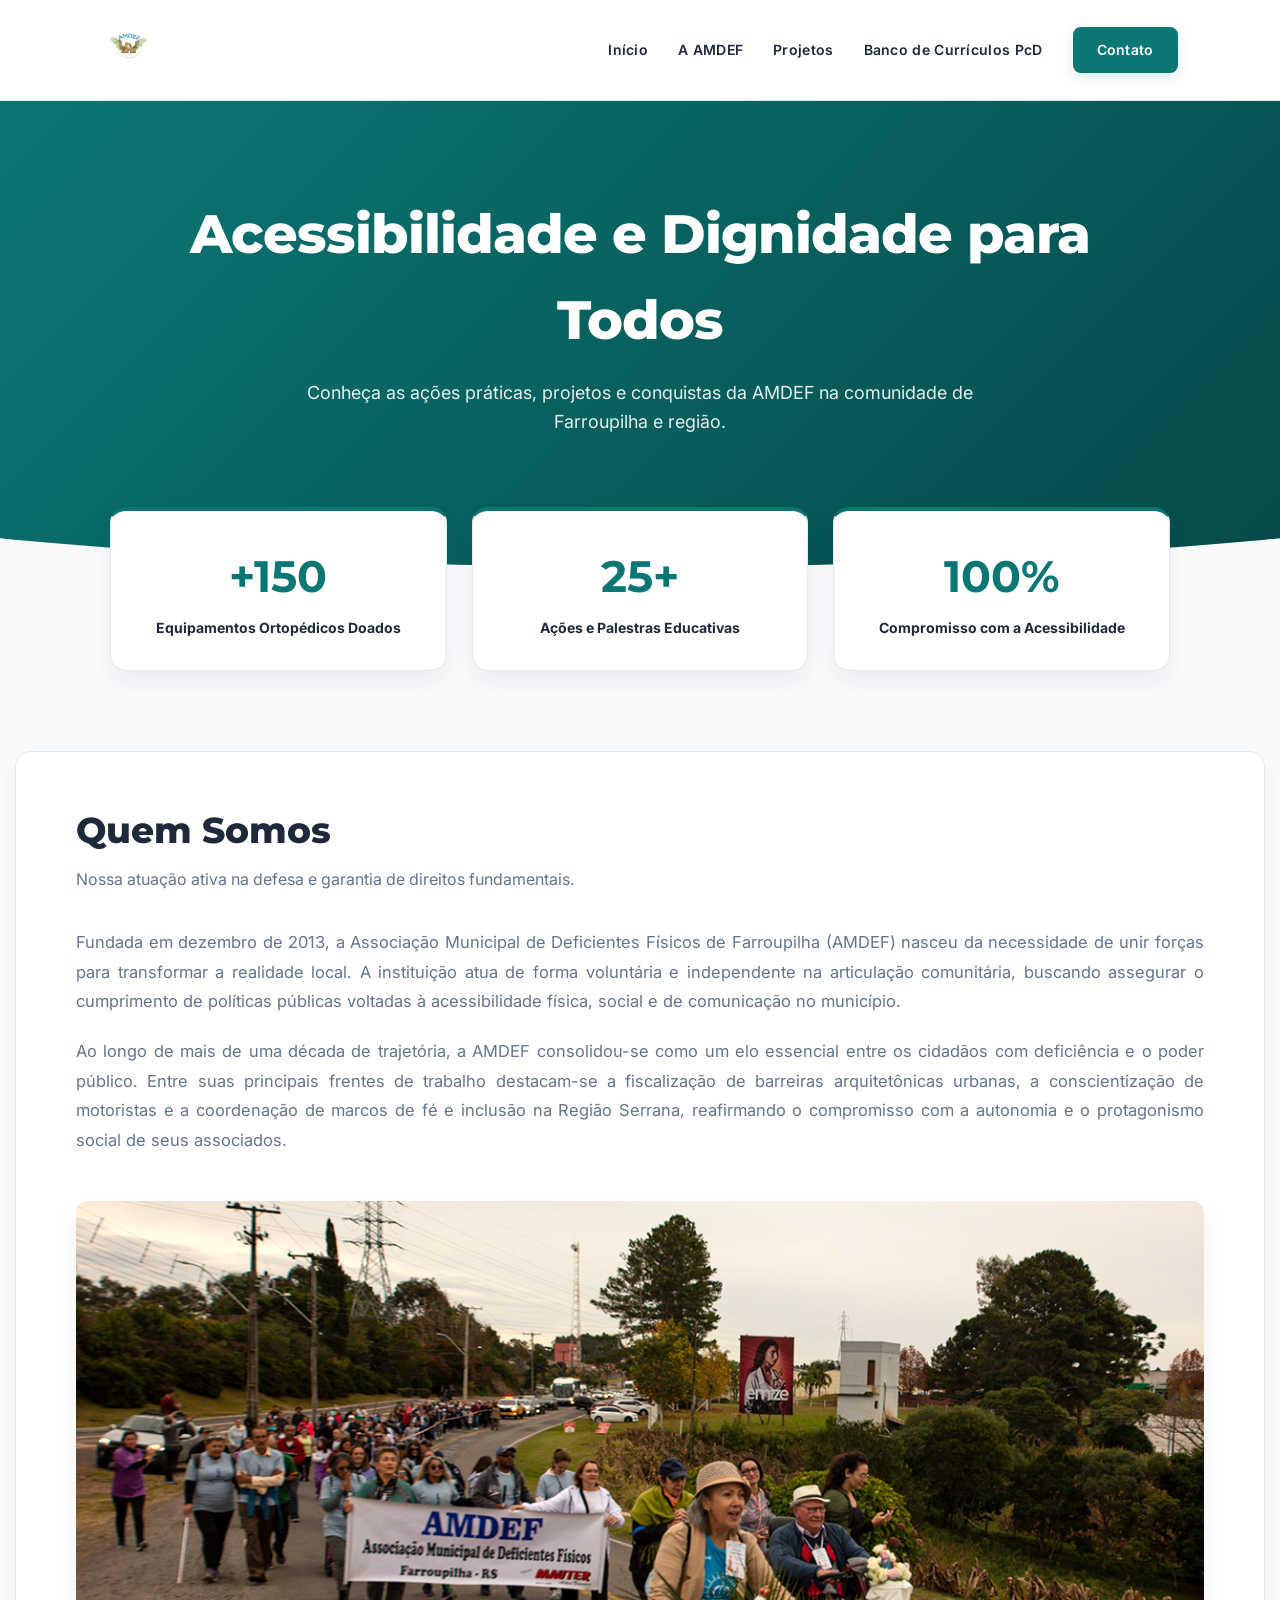
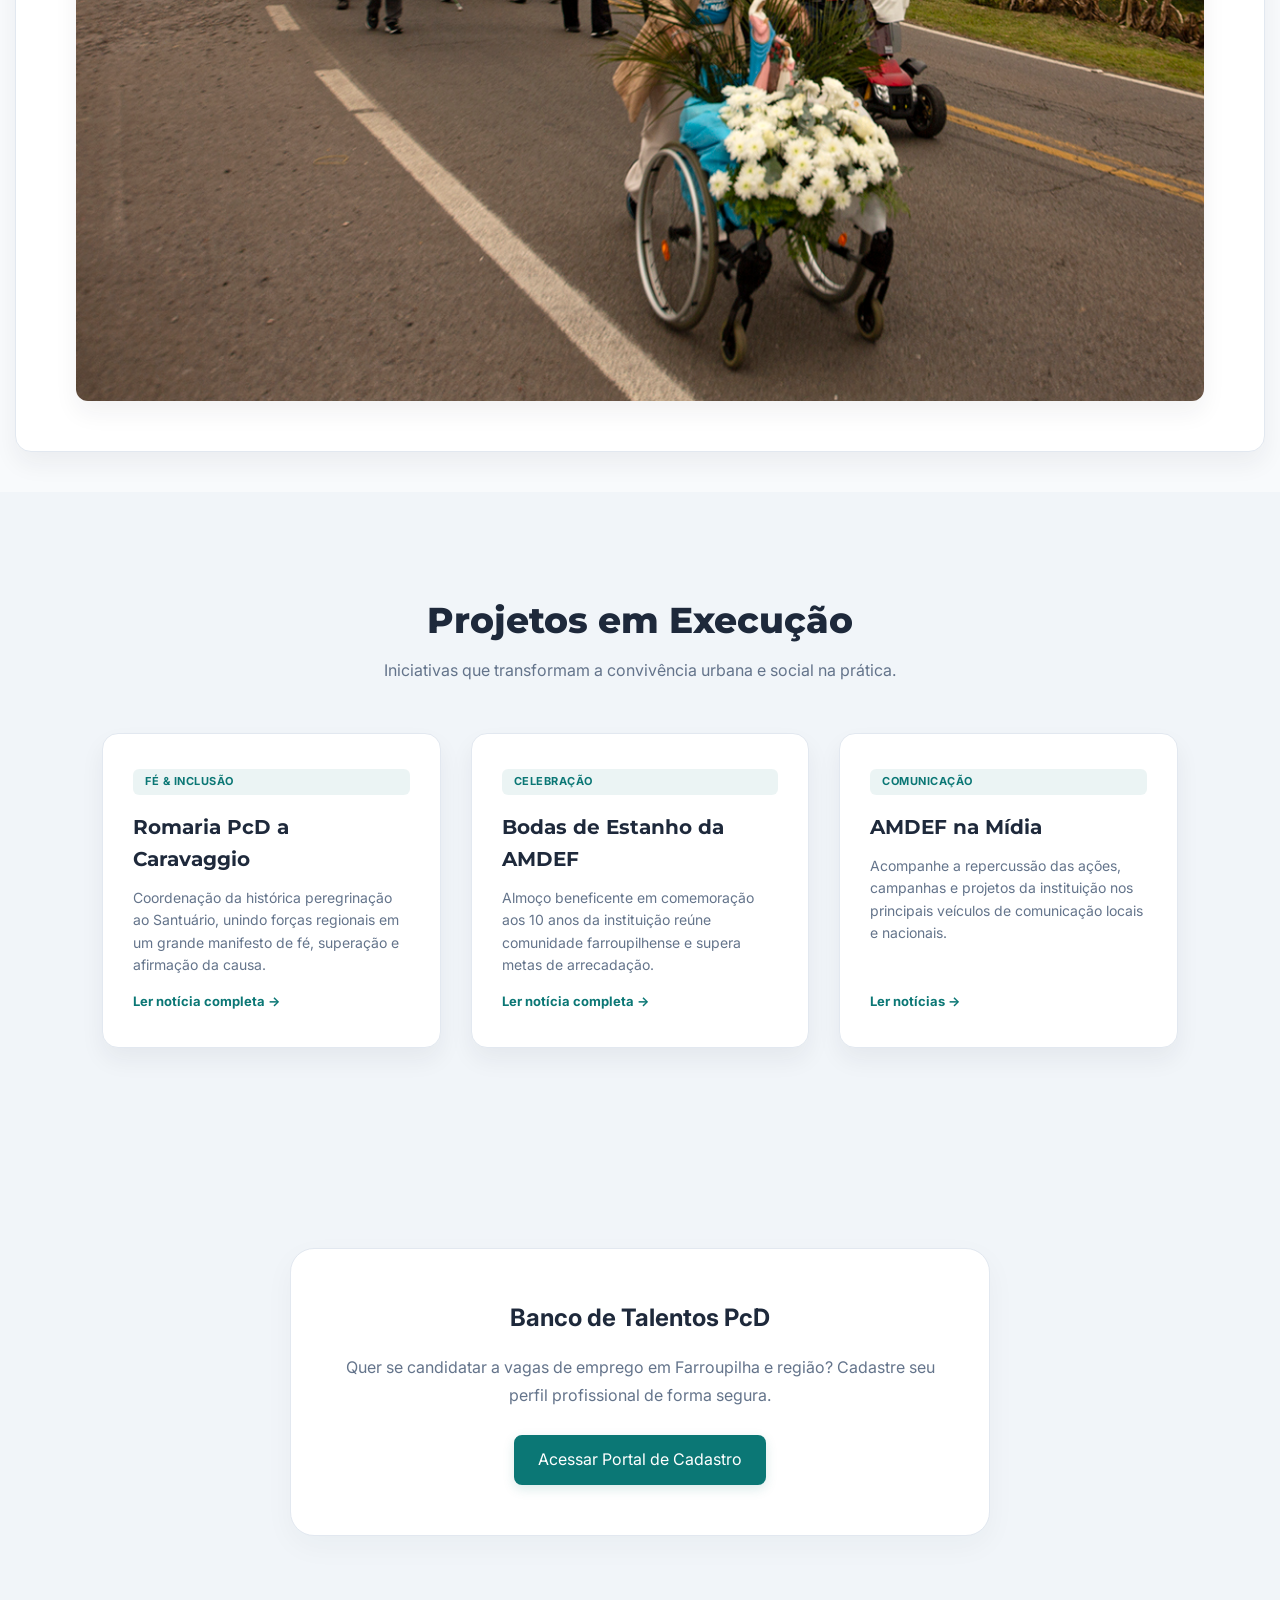
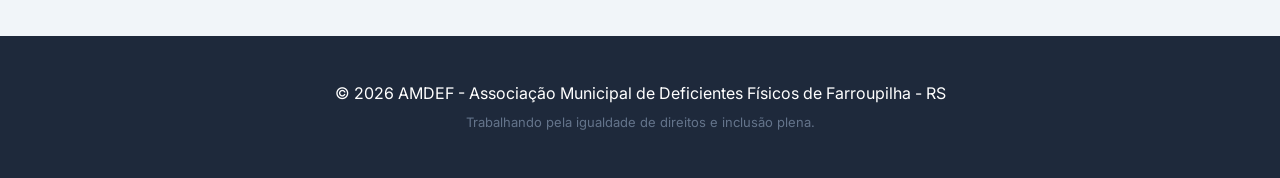
==== commit 3a525c84: "contatos" ====
--- a/index.html
+++ b/index.html
@@ -17,8 +17,6 @@
             <a href="#home">Início</a>
             <a href="#sobre">A AMDEF</a>
             <a href="#projetos">Projetos</a>
-            <a href="#beneficios">Benefícios</a>
-            <a href="#impacto">Impacto Social</a>
             <a href="pages/curriculo.html">Banco de Currículos PcD</a>    
             <a href="#contato" class="btn-contact-menu">Contato</a>
         </nav>
